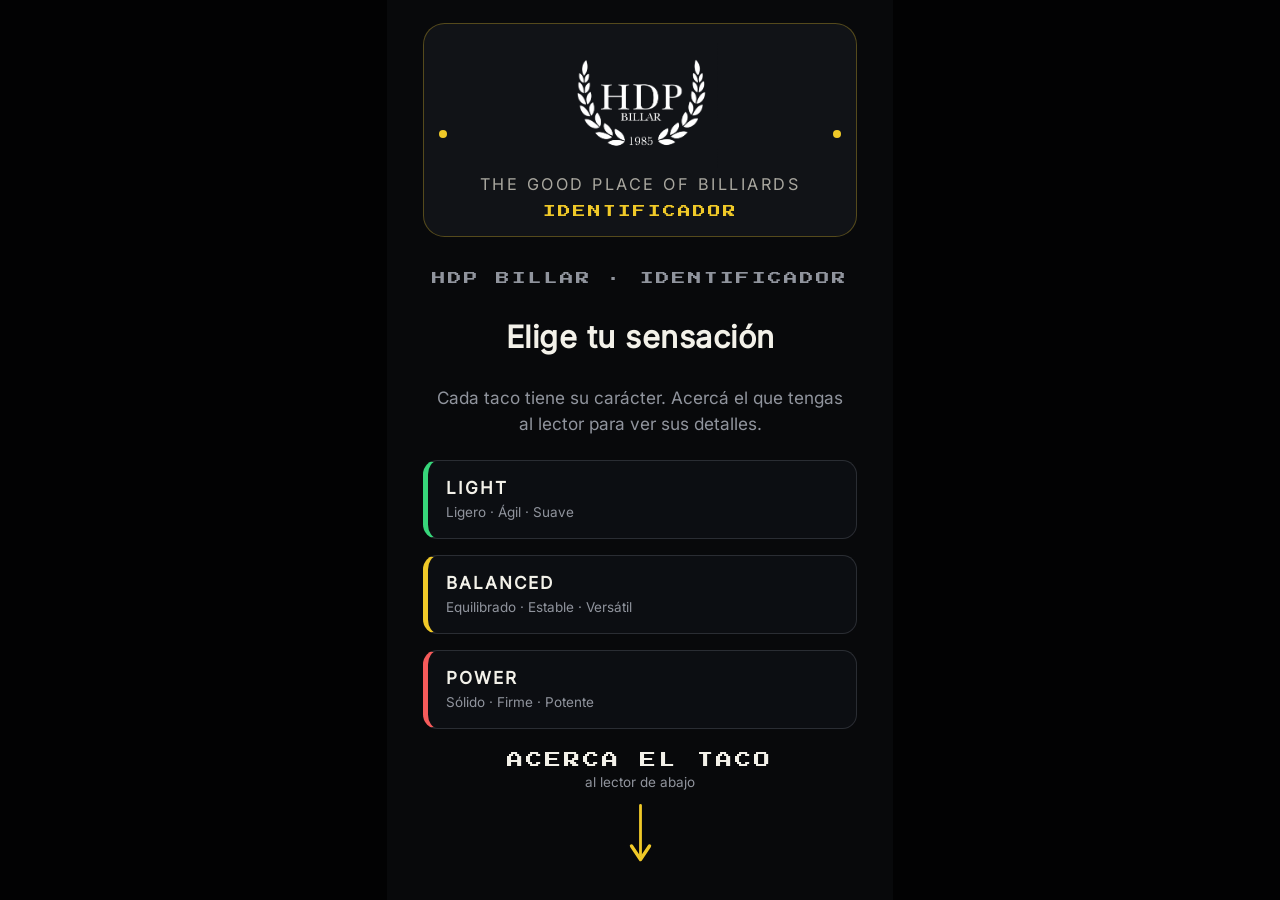
==== index.html @ fb101519 "fix: remover translate3d, forzar refresco de cache y corte seco sin transiciones" ====
<!doctype html>
<html lang="es">
<head>
    <meta charset="utf-8">
    <meta name="viewport" content="width=device-width, initial-scale=1, viewport-fit=cover">
    <meta name="theme-color" content="#0a0a0c">
    <meta name="color-scheme" content="dark">
    <title>HDP Billar · Identifica tu taco</title>
    <link rel="shortcut icon" href="/img/logo.webp" type="image/x-icon">
    <link rel="stylesheet" href="css/styles.css?v=3">
</head>
<body>
    <div id="root"></div>

    <noscript>Se necesita JavaScript para el lector NFC.</noscript>

    <script src="vendor/react.production.min.js"></script>
    <script src="vendor/react-dom.production.min.js"></script>
    <script src="js/config.js"></script>
    <script src="js/db.js"></script>
    <script src="js/app.js"></script>
</body>
</html>
---- css/styles.css ----
@font-face {
  font-family: 'Inter';
  src: url('../fonts/inter.woff2') format('woff2');
  font-weight: normal;
  font-style: normal;
  font-display: swap;
}

@font-face {
  font-family: 'Press Start 2P';
  src: url('../fonts/press-start-2p.woff2') format('woff2');
  font-weight: 400;
  font-style: normal;
  font-display: swap;
}

:root {
  --hdp: #f0c928;
  --hdp-soft: #fff1a8;
  --panel2: #0c0e12;
  --line: #2a2d33;
  --text: #f3f1e9;
  --muted: #90949d;
  --red: #f65b5b;
  --green: #37d67a;
  --f-body: 'Inter', system-ui, -apple-system, 'Segoe UI', sans-serif;
  --f-pixel: 'Press Start 2P', ui-monospace, 'Courier New', monospace;
}

/* ANIQUILAR CUALQUIER TRANSICIÓN EN TODO EL DOM */
*, *::before, *::after, html, body, #root {
  margin: 0;
  padding: 0;
  box-sizing: border-box;
  cursor: none !important;
  transition: none !important;
}

#btnSubmitTaco, #c_ideal, #btnSaveCat {
  width: 100%;
}

html, body, #root {
  height: 100%;
  width: 100%;
}

body {
  background-color: #060709;
  color: var(--text);
  font-family: var(--f-body);
  -webkit-font-smoothing: antialiased;
  -webkit-user-select: none;
  user-select: none;
  overflow: hidden;
}

.stage {
  position: fixed;
  inset: 0;
  overflow: hidden;
  display: flex;
  justify-content: center;
  align-items: center;
  background-color: #020203;
}

.frame {
  height: 100vh;
  height: 100dvh;
  width: min(100vw, calc(100dvh * (9 / 16)));
  position: relative;
  overflow: hidden;
  background-color: #08090b;
}

/* CORTE SECO INSTANTÁNEO EN 0 MS */
.screen {
  position: absolute;
  inset: 0;
  width: 100%;
  height: 100%;
  display: none;
  flex-direction: column;
  align-items: center;
  justify-content: space-between;
  padding: 2.6vh 2.5vh;
}

.screen.active {
  display: flex;
}

.screen:not(.active) .arrow {
  animation: none !important;
}

.placa {
  position: relative;
  width: 94%;
  background: #111317;
  border: 1px solid rgba(240, 201, 40, .3);
  border-radius: 2.4vh;
  padding: 2vh 1.8vh;
  text-align: center;
  flex: none;
}

.placa::before, .placa::after {
  content: "";
  position: absolute;
  top: 50%;
  width: 0.9vh;
  height: 0.9vh;
  border-radius: 50%;
  background: var(--hdp);
}

.placa::before { left: 1.6vh; }
.placa::after { right: 1.6vh; }

.placa .tagline {
  font-size: 1.8vh;
  letter-spacing: 2.5px;
  color: #a9a79f;
  text-transform: uppercase;
  margin-top: 0.6vh;
}

.placa .plabel {
  font-family: var(--f-pixel);
  font-size: 1.4vh;
  letter-spacing: 2px;
  color: var(--hdp);
  margin-top: 1.2vh;
  text-transform: uppercase;
}

.logo {
  display: block;
  height: 14vh;
  max-width: 85%;
  object-fit: contain;
  margin: 0 auto;
}

.kicker {
  font-family: var(--f-pixel);
  font-size: 1.5vh;
  letter-spacing: 2px;
  color: var(--muted);
  text-transform: uppercase;
  margin-top: 1.2vh;
  flex: none;
}

.screen-title {
  font-size: 3.4vh;
  font-weight: 700;
  margin-top: 1vh;
  letter-spacing: 0.5px;
}

.screen-sub {
  font-size: 1.9vh;
  color: var(--muted);
  line-height: 1.5;
  max-width: 90%;
  text-align: center;
  margin-top: 0.8vh;
}

.sens-list {
  display: flex;
  flex-direction: column;
  gap: 1.8vh;
  width: 94%;
}

.sens {
  background: var(--panel2);
  border: 1px solid var(--line);
  border-left: 5px solid;
  border-radius: 1.6vh;
  padding: 1.8vh 2vh;
  text-align: left;
}

.sens b {
  display: flex;
  align-items: center;
  gap: 1.2vh;
  font-size: 1.9vh;
  letter-spacing: 2px;
}

.sens small {
  display: block;
  font-size: 1.5vh;
  color: var(--muted);
  margin-top: 0.5vh;
  line-height: 1.4;
}

.odot {
  width: 1.1vh;
  height: 1.1vh;
  border-radius: 50%;
  flex: none;
}

.scanner {
  display: flex;
  flex-direction: column;
  align-items: center;
  gap: 0.6vh;
  margin-bottom: 0.5vh;
}

.scan-title {
  font-family: var(--f-pixel);
  font-size: 1.8vh;
  letter-spacing: 3px;
  color: var(--text);
}

.scan-sub {
  font-size: 1.5vh;
  color: var(--muted);
}

.arrow-wrap {
  margin-top: 0.6vh;
  color: var(--hdp);
}

/* ANIMACIÓN 1: FLECHA EN 2D PURO SIN 3D PESADO */
.arrow {
  width: 5vh;
  height: auto;
  animation: bob 1.6s ease-in-out infinite;
}

@keyframes bob {
  0%, 100% { transform: translateY(0); }
  50% { transform: translateY(8px); }
}

.type-pill {
  display: inline-block;
  margin-top: 0.8vh;
  padding: 0.7vh 2.2vh;
  border: 2px solid;
  border-radius: 999px;
  font-family: var(--f-pixel);
  font-size: 1.4vh;
  letter-spacing: 2px;
  flex: none;
}

.type-tag {
  font-size: 1.8vh;
  color: var(--muted);
  letter-spacing: .5px;
  margin-top: 0.5vh;
  flex: none;
}

.desc {
  font-size: 1.7vh;
  color: #c8cad0;
  line-height: 1.55;
  max-width: 92%;
  margin-top: 1vh;
  text-align: center;
  word-break: break-word;
  flex: none;
}

.stats {
  width: 94%;
  margin-top: 1.2vh;
  background: var(--panel2);
  border: 1px solid var(--line);
  border-radius: 1.8vh;
  padding: 1.6vh 2.2vh;
  flex: none;
}

.srow {
  display: flex;
  gap: 1.8vh;
}

.scell {
  flex: 1;
  padding: 0.8vh 0;
  border-bottom: 1px solid #22252b;
  min-width: 0;
}

.scell.full {
  flex: none;
  width: 100%;
  border-bottom: 0;
}

.scell .lab {
  font-family: var(--f-pixel);
  font-size: 1.3vh;
  letter-spacing: 2px;
  color: var(--muted);
  text-transform: uppercase;
}

.scell .val {
  font-size: 1.6vh;
  font-weight: 600;
  margin-top: 0.5vh;
  word-break: break-word;
}

.scell .val.soft {
  font-weight: 500;
  color: #c8cad0;
  line-height: 1.4;
}

.dots {
  display: flex;
  gap: 0.8vh;
  margin-top: 0.6vh;
}

.dot {
  width: 1.2vh;
  height: 1.2vh;
  border-radius: 50%;
  background: #2a2d33;
}

.dot.on {
  background: var(--hdp);
}

.divider {
  width: 80px;
  height: 1px;
  background: #33363e;
  margin: 1.4vh auto;
  flex: none;
}

.other-title {
  font-size: 1.9vh;
  font-weight: 600;
  margin-bottom: 0.8vh;
  flex: none;
}

.sens-grid {
  display: grid;
  grid-template-columns: 1fr 1fr;
  gap: 1.2vh;
  width: 94%;
  flex: none;
}

.sens-grid .sens {
  padding: 1.4vh 1.6vh;
}

.hint {
  font-size: 1.7vh;
  color: var(--muted);
  margin-top: 0.8vh;
  flex: none;
}

.hint b { color: var(--hdp); }

.foot {
  margin-top: 1.4vh;
  font-family: var(--f-pixel);
  font-size: 1.1vh;
  letter-spacing: 3px;
  color: #6f7075;
  text-transform: uppercase;
  flex: none;
}

/* ANIMACIÓN 2: CÍRCULO GIRANDO */
.ringwrap {
  position: relative;
  width: 96px;
  height: 96px;
  display: flex;
  align-items: center;
  justify-content: center;
  margin: auto 0;
}

.ring-spinner {
  width: 96px;
  height: 96px;
  box-sizing: border-box;
  border-radius: 50%;
  border: 4px solid rgba(240, 201, 40, 0.15);
  border-top: 4px solid var(--hdp);
  border-right: 4px solid var(--hdp);
  animation: spinRing 0.8s linear infinite;
}

@keyframes spinRing {
  0% { transform: rotate(0deg); }
  100% { transform: rotate(360deg); }
}

.nfc {
  position: absolute;
  width: 44px;
  height: 44px;
  color: var(--hdp);
  pointer-events: none;
}

.reading-txt {
  font-size: 1.8vh;
  color: var(--hdp);
  letter-spacing: .08em;
  margin-bottom: 4vh;
}

.sleep {
  position: fixed;
  inset: 0;
  z-index: 50;
  background: #000;
  display: none;
  pointer-events: none;
}

.standby .sleep { display: block; }
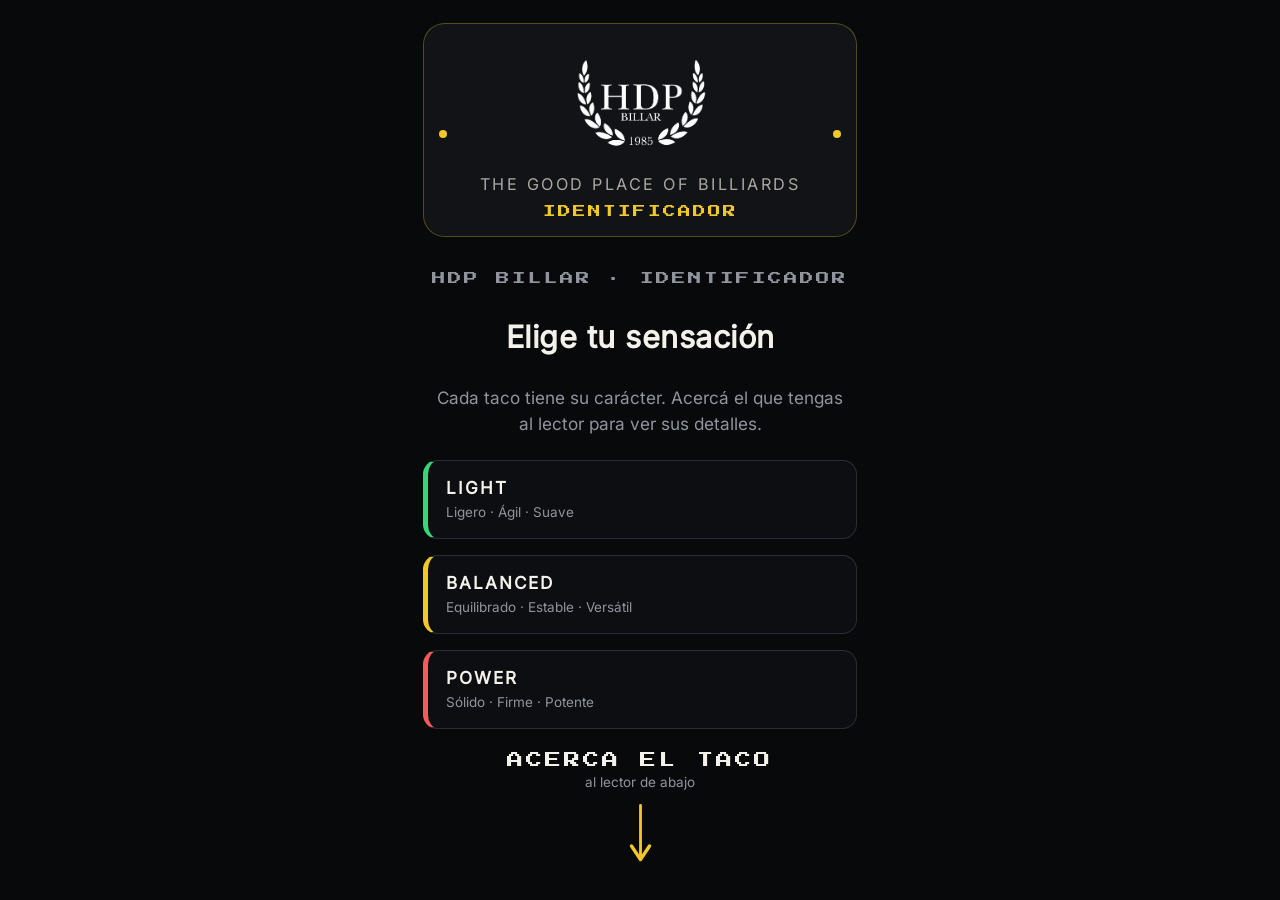
==== commit 42795115: "fix: aniquilar google translate y matar pantalla negra con capas solidas" ====
--- a/index.html
+++ b/index.html
@@ -1,15 +1,16 @@
 <!doctype html>
-<html lang="es">
+<html lang="es" class="notranslate" translate="no">
 <head>
     <meta charset="utf-8">
     <meta name="viewport" content="width=device-width, initial-scale=1, viewport-fit=cover">
     <meta name="theme-color" content="#0a0a0c">
     <meta name="color-scheme" content="dark">
+    <meta name="google" content="notranslate">
     <title>HDP Billar · Identifica tu taco</title>
     <link rel="shortcut icon" href="/img/logo.webp" type="image/x-icon">
-    <link rel="stylesheet" href="css/styles.css?v=3">
+    <link rel="stylesheet" href="css/styles.css?v=5">
 </head>
-<body>
+<body class="notranslate">
     <div id="root"></div>
 
     <noscript>Se necesita JavaScript para el lector NFC.</noscript>
@@ -18,6 +19,6 @@
     <script src="vendor/react-dom.production.min.js"></script>
     <script src="js/config.js"></script>
     <script src="js/db.js"></script>
-    <script src="js/app.js"></script>
+    <script src="js/app.js?v=5"></script>
 </body>
 </html>
--- a/css/styles.css
+++ b/css/styles.css
@@ -27,13 +27,13 @@
   --f-pixel: 'Press Start 2P', ui-monospace, 'Courier New', monospace;
 }
 
-/* ANIQUILAR CUALQUIER TRANSICIÓN EN TODO EL DOM */
 *, *::before, *::after, html, body, #root {
   margin: 0;
   padding: 0;
   box-sizing: border-box;
   cursor: none !important;
   transition: none !important;
+  -webkit-font-smoothing: antialiased;
 }
 
 #btnSubmitTaco, #c_ideal, #btnSaveCat {
@@ -43,14 +43,12 @@
 html, body, #root {
   height: 100%;
   width: 100%;
+  background-color: #08090b;
 }
 
 body {
-  background-color: #060709;
   color: var(--text);
   font-family: var(--f-body);
-  -webkit-font-smoothing: antialiased;
-  -webkit-user-select: none;
   user-select: none;
   overflow: hidden;
 }
@@ -62,7 +60,7 @@
   display: flex;
   justify-content: center;
   align-items: center;
-  background-color: #020203;
+  background-color: #08090b;
 }
 
 .frame {
@@ -74,25 +72,51 @@
   background-color: #08090b;
 }
 
-/* CORTE SECO INSTANTÁNEO EN 0 MS */
+/* TODAS LAS PANTALLAS SON CAPAS SÓLIDAS APILADAS */
 .screen {
   position: absolute;
   inset: 0;
   width: 100%;
   height: 100%;
-  display: none;
+  display: flex;
   flex-direction: column;
   align-items: center;
   justify-content: space-between;
   padding: 2.6vh 2.5vh;
-}
-
+  background-color: #08090b;
+  visibility: hidden;
+  pointer-events: none;
+}
+
+/* Home siempre existe de fondo */
+.screen.home {
+  z-index: 1;
+  visibility: visible;
+  pointer-events: auto;
+}
+
+/* Reading tapa a Home instantáneamente */
+.screen.reading {
+  z-index: 10;
+}
+
+/* Detail tapa a Reading instantáneamente */
+.screen.detail {
+  z-index: 20;
+}
+
+/* Al activarse se vuelve visible en 0 ms */
 .screen.active {
-  display: flex;
-}
-
+  visibility: visible;
+  pointer-events: auto;
+}
+
+/* Pausar animaciones ocultas para dejar el procesador libre */
 .screen:not(.active) .arrow {
-  animation: none !important;
+  animation-play-state: paused !important;
+}
+.screen:not(.active) .ring-spinner {
+  animation-play-state: paused !important;
 }
 
 .placa {
@@ -234,7 +258,7 @@
   color: var(--hdp);
 }
 
-/* ANIMACIÓN 1: FLECHA EN 2D PURO SIN 3D PESADO */
+/* FLECHA 2D LIVIANA */
 .arrow {
   width: 5vh;
   height: auto;
@@ -389,7 +413,7 @@
   flex: none;
 }
 
-/* ANIMACIÓN 2: CÍRCULO GIRANDO */
+/* CÍRCULO EN CAPA DE COMPOSICIÓN AISLADA */
 .ringwrap {
   position: relative;
   width: 96px;
@@ -409,6 +433,7 @@
   border-top: 4px solid var(--hdp);
   border-right: 4px solid var(--hdp);
   animation: spinRing 0.8s linear infinite;
+  transform: translateZ(0);
 }
 
 @keyframes spinRing {
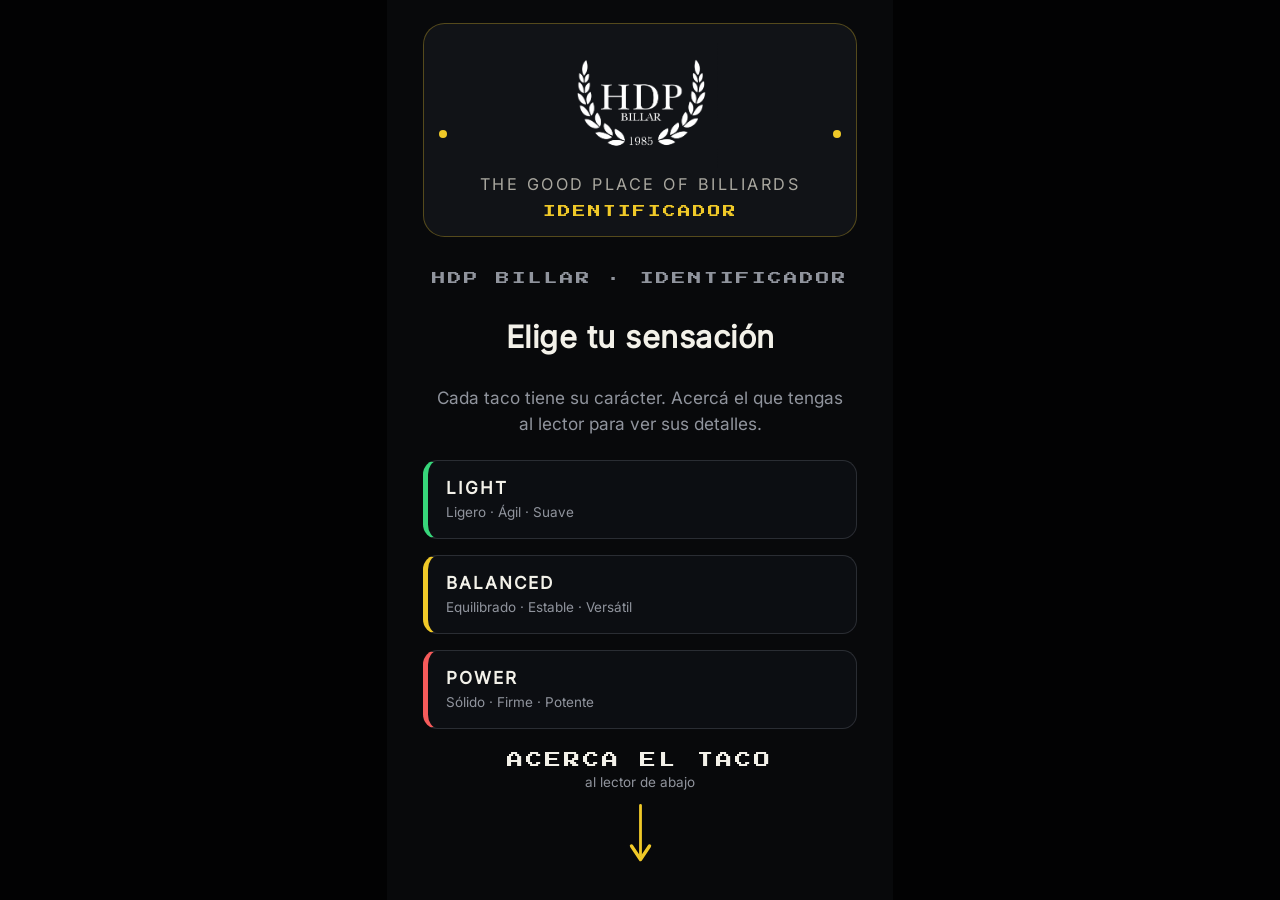
==== commit 2b1ba616: "refactor: restaurar estructura limpia original y reemplazar circulo svg por css" ====
--- a/index.html
+++ b/index.html
@@ -8,7 +8,7 @@
     <meta name="google" content="notranslate">
     <title>HDP Billar · Identifica tu taco</title>
     <link rel="shortcut icon" href="/img/logo.webp" type="image/x-icon">
-    <link rel="stylesheet" href="css/styles.css?v=5">
+    <link rel="stylesheet" href="css/styles.css?v=10">
 </head>
 <body class="notranslate">
     <div id="root"></div>
@@ -19,6 +19,6 @@
     <script src="vendor/react-dom.production.min.js"></script>
     <script src="js/config.js"></script>
     <script src="js/db.js"></script>
-    <script src="js/app.js?v=5"></script>
+    <script src="js/app.js?v=10"></script>
 </body>
 </html>
--- a/css/styles.css
+++ b/css/styles.css
@@ -32,8 +32,6 @@
   padding: 0;
   box-sizing: border-box;
   cursor: none !important;
-  transition: none !important;
-  -webkit-font-smoothing: antialiased;
 }
 
 #btnSubmitTaco, #c_ideal, #btnSaveCat {
@@ -43,12 +41,14 @@
 html, body, #root {
   height: 100%;
   width: 100%;
-  background-color: #08090b;
 }
 
 body {
+  background-color: #060709;
   color: var(--text);
   font-family: var(--f-body);
+  -webkit-font-smoothing: antialiased;
+  -webkit-user-select: none;
   user-select: none;
   overflow: hidden;
 }
@@ -60,7 +60,7 @@
   display: flex;
   justify-content: center;
   align-items: center;
-  background-color: #08090b;
+  background-color: #020203;
 }
 
 .frame {
@@ -72,7 +72,7 @@
   background-color: #08090b;
 }
 
-/* TODAS LAS PANTALLAS SON CAPAS SÓLIDAS APILADAS */
+/* LA PANTALLA ORIGINAL: SIMPLE, DIRECTA, SIN CAPAS EXTRA */
 .screen {
   position: absolute;
   inset: 0;
@@ -83,40 +83,6 @@
   align-items: center;
   justify-content: space-between;
   padding: 2.6vh 2.5vh;
-  background-color: #08090b;
-  visibility: hidden;
-  pointer-events: none;
-}
-
-/* Home siempre existe de fondo */
-.screen.home {
-  z-index: 1;
-  visibility: visible;
-  pointer-events: auto;
-}
-
-/* Reading tapa a Home instantáneamente */
-.screen.reading {
-  z-index: 10;
-}
-
-/* Detail tapa a Reading instantáneamente */
-.screen.detail {
-  z-index: 20;
-}
-
-/* Al activarse se vuelve visible en 0 ms */
-.screen.active {
-  visibility: visible;
-  pointer-events: auto;
-}
-
-/* Pausar animaciones ocultas para dejar el procesador libre */
-.screen:not(.active) .arrow {
-  animation-play-state: paused !important;
-}
-.screen:not(.active) .ring-spinner {
-  animation-play-state: paused !important;
 }
 
 .placa {
@@ -258,7 +224,7 @@
   color: var(--hdp);
 }
 
-/* FLECHA 2D LIVIANA */
+/* FLECHA: 2D LIMPIO SIN 3D */
 .arrow {
   width: 5vh;
   height: auto;
@@ -413,47 +379,50 @@
   flex: none;
 }
 
-/* CÍRCULO EN CAPA DE COMPOSICIÓN AISLADA */
+/* PANTALLA DE LECTURA ORIGINAL */
+.reading { justify-content: center; }
+
 .ringwrap {
+  margin-top: 2.5vh;
   position: relative;
-  width: 96px;
-  height: 96px;
+  width: 80px;
+  height: 80px;
   display: flex;
   align-items: center;
   justify-content: center;
-  margin: auto 0;
-}
-
+}
+
+/* CÍRCULO EN CSS PURO: CERO VECTORES SVG */
 .ring-spinner {
-  width: 96px;
-  height: 96px;
+  width: 80px;
+  height: 80px;
   box-sizing: border-box;
   border-radius: 50%;
-  border: 4px solid rgba(240, 201, 40, 0.15);
-  border-top: 4px solid var(--hdp);
-  border-right: 4px solid var(--hdp);
-  animation: spinRing 0.8s linear infinite;
-  transform: translateZ(0);
+  border: 4px solid rgba(240, 201, 40, 0.18);
+  border-top-color: var(--hdp);
+  border-right-color: var(--hdp);
+  will-change: transform;
+  animation: spinRing 0.85s linear infinite;
 }
 
 @keyframes spinRing {
-  0% { transform: rotate(0deg); }
-  100% { transform: rotate(360deg); }
+  from { transform: rotate(0deg); }
+  to { transform: rotate(360deg); }
 }
 
 .nfc {
   position: absolute;
-  width: 44px;
-  height: 44px;
+  width: 38px;
+  height: 38px;
   color: var(--hdp);
   pointer-events: none;
 }
 
 .reading-txt {
+  margin-top: 1.8vh;
   font-size: 1.8vh;
   color: var(--hdp);
   letter-spacing: .08em;
-  margin-bottom: 4vh;
 }
 
 .sleep {
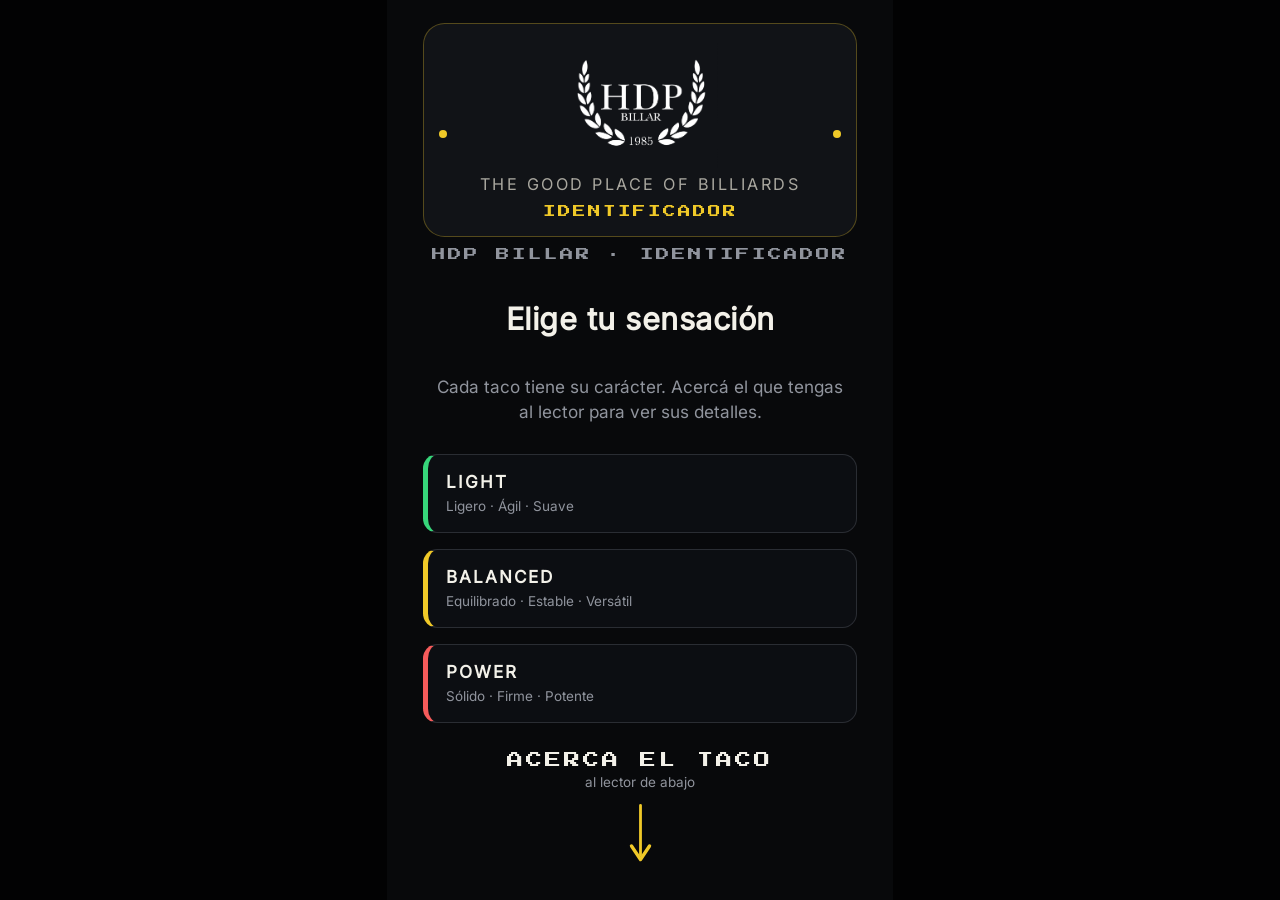
==== commit a29e02ba: "perf: placa fija permanente y precarga de taco sin bloqueo de cpu" ====
--- a/index.html
+++ b/index.html
@@ -8,7 +8,7 @@
     <meta name="google" content="notranslate">
     <title>HDP Billar · Identifica tu taco</title>
     <link rel="shortcut icon" href="/img/logo.webp" type="image/x-icon">
-    <link rel="stylesheet" href="css/styles.css?v=10">
+    <link rel="stylesheet" href="css/styles.css?v=20">
 </head>
 <body class="notranslate">
     <div id="root"></div>
@@ -19,6 +19,6 @@
     <script src="vendor/react-dom.production.min.js"></script>
     <script src="js/config.js"></script>
     <script src="js/db.js"></script>
-    <script src="js/app.js?v=10"></script>
+    <script src="js/app.js?v=20"></script>
 </body>
 </html>
--- a/css/styles.css
+++ b/css/styles.css
@@ -32,6 +32,7 @@
   padding: 0;
   box-sizing: border-box;
   cursor: none !important;
+  transition: none !important;
 }
 
 #btnSubmitTaco, #c_ideal, #btnSaveCat {
@@ -41,14 +42,12 @@
 html, body, #root {
   height: 100%;
   width: 100%;
+  background-color: #08090b;
 }
 
 body {
-  background-color: #060709;
   color: var(--text);
   font-family: var(--f-body);
-  -webkit-font-smoothing: antialiased;
-  -webkit-user-select: none;
   user-select: none;
   overflow: hidden;
 }
@@ -63,6 +62,7 @@
   background-color: #020203;
 }
 
+/* FRAME CON PLACA FIJA ARRIBA */
 .frame {
   height: 100vh;
   height: 100dvh;
@@ -70,18 +70,9 @@
   position: relative;
   overflow: hidden;
   background-color: #08090b;
-}
-
-/* LA PANTALLA ORIGINAL: SIMPLE, DIRECTA, SIN CAPAS EXTRA */
-.screen {
-  position: absolute;
-  inset: 0;
-  width: 100%;
-  height: 100%;
   display: flex;
   flex-direction: column;
   align-items: center;
-  justify-content: space-between;
   padding: 2.6vh 2.5vh;
 }
 
@@ -134,6 +125,17 @@
   margin: 0 auto;
 }
 
+/* EL CONTENEDOR DE CADA ESCENA BAJO LA PLACA */
+.screen-body {
+  width: 100%;
+  flex: 1;
+  display: flex;
+  flex-direction: column;
+  align-items: center;
+  justify-content: space-between;
+  min-height: 0;
+}
+
 .kicker {
   font-family: var(--f-pixel);
   font-size: 1.5vh;
@@ -224,7 +226,6 @@
   color: var(--hdp);
 }
 
-/* FLECHA: 2D LIMPIO SIN 3D */
 .arrow {
   width: 5vh;
   height: auto;
@@ -379,11 +380,13 @@
   flex: none;
 }
 
-/* PANTALLA DE LECTURA ORIGINAL */
-.reading { justify-content: center; }
+/* ESCENA DE LECTURA */
+.screen-body.reading {
+  justify-content: center;
+  gap: 3vh;
+}
 
 .ringwrap {
-  margin-top: 2.5vh;
   position: relative;
   width: 80px;
   height: 80px;
@@ -392,7 +395,6 @@
   justify-content: center;
 }
 
-/* CÍRCULO EN CSS PURO: CERO VECTORES SVG */
 .ring-spinner {
   width: 80px;
   height: 80px;
@@ -401,7 +403,6 @@
   border: 4px solid rgba(240, 201, 40, 0.18);
   border-top-color: var(--hdp);
   border-right-color: var(--hdp);
-  will-change: transform;
   animation: spinRing 0.85s linear infinite;
 }
 
@@ -419,7 +420,6 @@
 }
 
 .reading-txt {
-  margin-top: 1.8vh;
   font-size: 1.8vh;
   color: var(--hdp);
   letter-spacing: .08em;
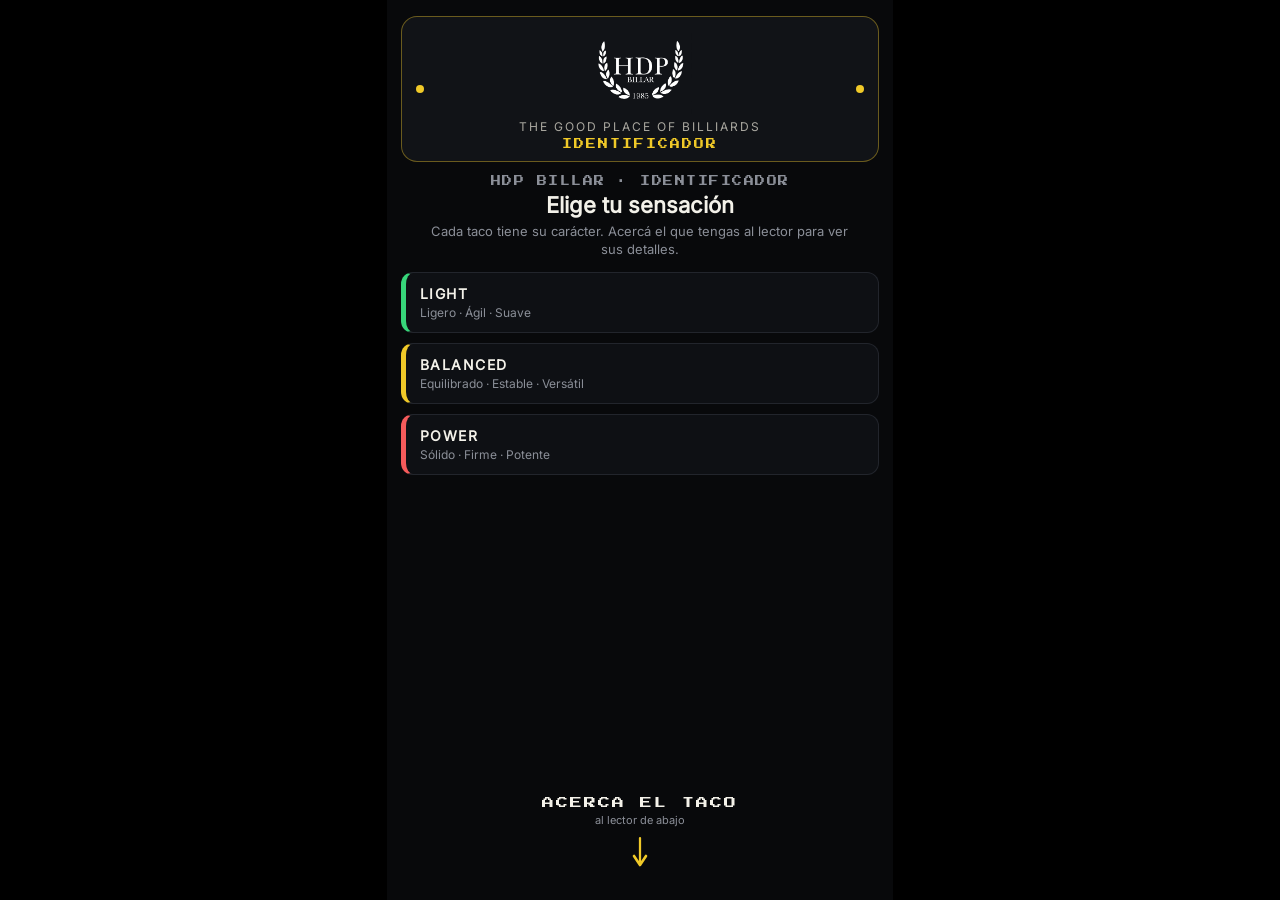
==== commit 11ccb9f5: "Perf: migrar quiosco a Vanilla JS y fijar layout superior" ====
--- a/index.html
+++ b/index.html
@@ -3,22 +3,121 @@
 <head>
     <meta charset="utf-8">
     <meta name="viewport" content="width=device-width, initial-scale=1, viewport-fit=cover">
-    <meta name="theme-color" content="#0a0a0c">
+    <meta name="theme-color" content="#08090b">
     <meta name="color-scheme" content="dark">
     <meta name="google" content="notranslate">
     <title>HDP Billar · Identifica tu taco</title>
-    <link rel="shortcut icon" href="/img/logo.webp" type="image/x-icon">
-    <link rel="stylesheet" href="css/styles.css?v=20">
+    <link rel="shortcut icon" href="img/logo.webp" type="image/x-icon">
+    <link rel="stylesheet" href="css/styles.css?v=30">
 </head>
 <body class="notranslate">
-    <div id="root"></div>
+    <div class="stage" id="stage">
+      <div class="frame">
 
-    <noscript>Se necesita JavaScript para el lector NFC.</noscript>
+        <!-- Header / Placa -->
+        <header class="placa">
+          <img src="img/logo.webp" alt="HDP Billar" class="logo" width="160" height="90">
+          <div class="tagline">THE GOOD PLACE OF BILLIARDS</div>
+          <div class="plabel">IDENTIFICADOR</div>
+        </header>
 
-    <script src="vendor/react.production.min.js"></script>
-    <script src="vendor/react-dom.production.min.js"></script>
+        <!-- Vista: Home -->
+        <main id="view-home" class="screen-body active">
+          <div class="kicker">HDP BILLAR · IDENTIFICADOR</div>
+          <h1 class="screen-title">Elige tu sensación</h1>
+          <p class="screen-sub">Cada taco tiene su carácter. Acercá el que tengas al lector para ver sus detalles.</p>
+          
+          <div class="sens-list">
+            <div class="sens" style="border-left-color: var(--green);">
+              <b>LIGHT</b>
+              <small>Ligero · Ágil · Suave</small>
+            </div>
+            <div class="sens" style="border-left-color: var(--hdp);">
+              <b>BALANCED</b>
+              <small>Equilibrado · Estable · Versátil</small>
+            </div>
+            <div class="sens" style="border-left-color: var(--red);">
+              <b>POWER</b>
+              <small>Sólido · Firme · Potente</small>
+            </div>
+          </div>
+
+          <div class="scanner">
+            <div class="scan-title">ACERCA EL TACO</div>
+            <div class="scan-sub">al lector de abajo</div>
+            <div class="arrow-wrap">
+              <svg viewBox="0 0 40 50" class="arrow" aria-hidden="true">
+                <line x1="20" y1="4" x2="20" y2="36" stroke="currentColor" stroke-width="3" stroke-linecap="round"/>
+                <polyline points="12,28 20,40 28,28" fill="none" stroke="currentColor" stroke-width="3.5" stroke-linecap="round" stroke-linejoin="round"/>
+              </svg>
+            </div>
+          </div>
+        </main>
+
+        <!-- Vista: Lectura -->
+        <main id="view-reading" class="screen-body">
+          <div class="reading-box">
+            <div class="ringwrap">
+              <div class="ring-spinner"></div>
+              <svg class="nfc" viewBox="0 0 24 24" fill="none" stroke="currentColor" stroke-width="2" stroke-linecap="round">
+                <circle cx="6.2" cy="12" r="1.2" fill="currentColor" stroke="none"></circle>
+                <path d="M10 8.8a5.2 5.2 0 0 1 0 6.4"></path>
+                <path d="M13.6 6.2a9.4 9.4 0 0 1 0 11.6"></path>
+              </svg>
+            </div>
+            <p class="reading-txt">Leyendo taco…</p>
+          </div>
+        </main>
+
+        <!-- Vista: Detalle -->
+        <main id="view-detail" class="screen-body">
+          <div id="cue-kicker" class="kicker">TACO --</div>
+          <div id="cue-pill" class="type-pill">SENSACIÓN</div>
+          <div id="cue-tag" class="type-tag">--</div>
+          <p id="cue-desc" class="desc">--</p>
+
+          <div class="stats">
+            <div class="srow">
+              <div class="scell">
+                <div class="lab">PESO</div>
+                <div id="cue-peso-dots" class="dots"></div>
+              </div>
+              <div class="scell">
+                <div class="lab">AGILIDAD</div>
+                <div id="cue-agilidad-dots" class="dots"></div>
+              </div>
+            </div>
+            <div class="srow">
+              <div class="scell">
+                <div class="lab">GOLPE</div>
+                <div id="cue-golpe" class="val">--</div>
+              </div>
+              <div class="scell">
+                <div class="lab">SENSACIÓN</div>
+                <div id="cue-sens-txt" class="val">--</div>
+              </div>
+            </div>
+            <div class="scell full">
+              <div class="lab">IDEAL PARA</div>
+              <div id="cue-ideal" class="val soft">--</div>
+            </div>
+          </div>
+
+          <div class="divider"></div>
+          <div class="other-title">¿Buscas otra sensación?</div>
+          <div id="cue-suggestions" class="sens-grid"></div>
+
+          <div class="divider"></div>
+          <p class="hint">¿No sabés cuál elegir? Empezá por <b>BALANCED</b>.</p>
+          <div class="foot">HDP BILLAR · EST. 1985</div>
+        </main>
+
+      </div>
+      <div id="sleep-screen" class="sleep"></div>
+    </div>
+
     <script src="js/config.js"></script>
     <script src="js/db.js"></script>
-    <script src="js/app.js?v=20"></script>
+    <script src="js/app.js?v=30"></script>
 </body>
 </html>
--- a/css/styles.css
+++ b/css/styles.css
@@ -16,318 +16,348 @@
 
 :root {
   --hdp: #f0c928;
-  --hdp-soft: #fff1a8;
-  --panel2: #0c0e12;
-  --line: #2a2d33;
+  --panel2: #0e1014;
+  --line: #22252c;
   --text: #f3f1e9;
-  --muted: #90949d;
+  --muted: #8b8f98;
   --red: #f65b5b;
   --green: #37d67a;
-  --f-body: 'Inter', system-ui, -apple-system, 'Segoe UI', sans-serif;
-  --f-pixel: 'Press Start 2P', ui-monospace, 'Courier New', monospace;
-}
-
-*, *::before, *::after, html, body, #root {
+  --f-body: 'Inter', system-ui, sans-serif;
+  --f-pixel: 'Press Start 2P', monospace;
+}
+
+*, *::before, *::after {
   margin: 0;
   padding: 0;
   box-sizing: border-box;
   cursor: none !important;
-  transition: none !important;
-}
-
-#btnSubmitTaco, #c_ideal, #btnSaveCat {
-  width: 100%;
-}
-
-html, body, #root {
+  user-select: none;
+}
+
+html, body {
   height: 100%;
   width: 100%;
-  background-color: #08090b;
-}
-
-body {
+  background-color: #000;
   color: var(--text);
   font-family: var(--f-body);
-  user-select: none;
   overflow: hidden;
 }
 
+/* Contenedor principal */
 .stage {
-  position: fixed;
-  inset: 0;
-  overflow: hidden;
+  width: 100vw;
+  height: 100vh;
   display: flex;
   justify-content: center;
-  align-items: center;
-  background-color: #020203;
-}
-
-/* FRAME CON PLACA FIJA ARRIBA */
+  align-items: flex-start;
+  background-color: #000;
+  transform: translateZ(0);
+}
+
 .frame {
   height: 100vh;
-  height: 100dvh;
-  width: min(100vw, calc(100dvh * (9 / 16)));
-  position: relative;
+  width: min(100vw, calc(100vh * 9 / 16));
+  background-color: #08090b;
+  display: flex;
+  flex-direction: column;
+  align-items: center;
+  padding: 16px 14px;
   overflow: hidden;
-  background-color: #08090b;
-  display: flex;
-  flex-direction: column;
-  align-items: center;
-  padding: 2.6vh 2.5vh;
-}
-
+}
+
+/* Placa superior */
 .placa {
-  position: relative;
-  width: 94%;
+  width: 100%;
   background: #111317;
-  border: 1px solid rgba(240, 201, 40, .3);
-  border-radius: 2.4vh;
-  padding: 2vh 1.8vh;
+  border: 1px solid rgba(240, 201, 40, 0.4);
+  border-radius: 16px;
+  padding: 12px 10px;
   text-align: center;
   flex: none;
+  margin-bottom: 10px;
+  position: relative;
 }
 
 .placa::before, .placa::after {
   content: "";
   position: absolute;
   top: 50%;
-  width: 0.9vh;
-  height: 0.9vh;
+  width: 8px;
+  height: 8px;
   border-radius: 50%;
   background: var(--hdp);
-}
-
-.placa::before { left: 1.6vh; }
-.placa::after { right: 1.6vh; }
+  transform: translateY(-50%);
+}
+.placa::before { left: 14px; }
+.placa::after { right: 14px; }
+
+.logo {
+  display: block;
+  height: 85px;
+  max-width: 80%;
+  object-fit: contain;
+  margin: 0 auto;
+}
 
 .placa .tagline {
-  font-size: 1.8vh;
-  letter-spacing: 2.5px;
+  font-size: 12px;
+  letter-spacing: 2px;
   color: #a9a79f;
-  text-transform: uppercase;
-  margin-top: 0.6vh;
+  margin-top: 5px;
 }
 
 .placa .plabel {
   font-family: var(--f-pixel);
-  font-size: 1.4vh;
+  font-size: 10px;
   letter-spacing: 2px;
   color: var(--hdp);
-  margin-top: 1.2vh;
+  margin-top: 5px;
+}
+
+/* Vistas base */
+.screen-body {
+  width: 100%;
+  flex: 1;
+  display: none;
+  flex-direction: column;
+  align-items: center;
+  justify-content: flex-start;
+  overflow: hidden;
+}
+
+.screen-body.active {
+  display: flex;
+}
+
+/* Home */
+.kicker {
+  font-family: var(--f-pixel);
+  font-size: 10px;
+  letter-spacing: 1.5px;
+  color: var(--muted);
   text-transform: uppercase;
-}
-
-.logo {
-  display: block;
-  height: 14vh;
-  max-width: 85%;
-  object-fit: contain;
-  margin: 0 auto;
-}
-
-/* EL CONTENEDOR DE CADA ESCENA BAJO LA PLACA */
-.screen-body {
-  width: 100%;
-  flex: 1;
+  margin-top: 4px;
+}
+
+.screen-title {
+  font-size: 22px;
+  font-weight: 700;
+  margin-top: 6px;
+}
+
+.screen-sub {
+  font-size: 13px;
+  color: var(--muted);
+  line-height: 1.4;
+  text-align: center;
+  max-width: 90%;
+  margin-top: 4px;
+}
+
+.sens-list {
   display: flex;
   flex-direction: column;
-  align-items: center;
-  justify-content: space-between;
-  min-height: 0;
-}
-
-.kicker {
-  font-family: var(--f-pixel);
-  font-size: 1.5vh;
-  letter-spacing: 2px;
-  color: var(--muted);
-  text-transform: uppercase;
-  margin-top: 1.2vh;
-  flex: none;
-}
-
-.screen-title {
-  font-size: 3.4vh;
-  font-weight: 700;
-  margin-top: 1vh;
-  letter-spacing: 0.5px;
-}
-
-.screen-sub {
-  font-size: 1.9vh;
-  color: var(--muted);
-  line-height: 1.5;
-  max-width: 90%;
-  text-align: center;
-  margin-top: 0.8vh;
-}
-
-.sens-list {
-  display: flex;
-  flex-direction: column;
-  gap: 1.8vh;
-  width: 94%;
+  gap: 10px;
+  width: 100%;
+  margin-top: 14px;
 }
 
 .sens {
   background: var(--panel2);
   border: 1px solid var(--line);
   border-left: 5px solid;
-  border-radius: 1.6vh;
-  padding: 1.8vh 2vh;
+  border-radius: 12px;
+  padding: 12px 14px;
   text-align: left;
 }
 
 .sens b {
   display: flex;
   align-items: center;
-  gap: 1.2vh;
-  font-size: 1.9vh;
-  letter-spacing: 2px;
+  gap: 8px;
+  font-size: 14px;
+  letter-spacing: 1.5px;
 }
 
 .sens small {
   display: block;
-  font-size: 1.5vh;
-  color: var(--muted);
-  margin-top: 0.5vh;
-  line-height: 1.4;
+  font-size: 12px;
+  color: var(--muted);
+  margin-top: 3px;
 }
 
 .odot {
-  width: 1.1vh;
-  height: 1.1vh;
+  width: 9px;
+  height: 9px;
   border-radius: 50%;
-  flex: none;
+  display: inline-block;
 }
 
 .scanner {
   display: flex;
   flex-direction: column;
   align-items: center;
-  gap: 0.6vh;
-  margin-bottom: 0.5vh;
+  gap: 4px;
+  margin-top: auto;
+  margin-bottom: 8px;
 }
 
 .scan-title {
   font-family: var(--f-pixel);
-  font-size: 1.8vh;
-  letter-spacing: 3px;
-  color: var(--text);
+  font-size: 12px;
+  letter-spacing: 2px;
 }
 
 .scan-sub {
-  font-size: 1.5vh;
+  font-size: 11px;
   color: var(--muted);
 }
 
 .arrow-wrap {
-  margin-top: 0.6vh;
+  margin-top: 4px;
   color: var(--hdp);
 }
 
 .arrow {
-  width: 5vh;
+  width: 30px;
   height: auto;
+  will-change: transform;
   animation: bob 1.6s ease-in-out infinite;
 }
 
 @keyframes bob {
-  0%, 100% { transform: translateY(0); }
-  50% { transform: translateY(8px); }
-}
-
+  0%, 100% { transform: translate3d(0, 0, 0); }
+  50% { transform: translate3d(0, 8px, 0); }
+}
+
+/* Lectura */
+.reading-box {
+  margin-top: 60px;
+  display: flex;
+  flex-direction: column;
+  align-items: center;
+  gap: 18px;
+}
+
+.ringwrap {
+  position: relative;
+  width: 76px;
+  height: 76px;
+  display: flex;
+  align-items: center;
+  justify-content: center;
+}
+
+.ring-spinner {
+  width: 76px;
+  height: 76px;
+  border-radius: 50%;
+  border: 4px solid #202228;
+  border-top-color: var(--hdp);
+  animation: spin 0.8s linear infinite;
+  transform: translateZ(0);
+}
+
+@keyframes spin {
+  to { transform: rotate(360deg); }
+}
+
+.nfc {
+  position: absolute;
+  width: 34px;
+  height: 34px;
+  color: var(--hdp);
+}
+
+.reading-txt {
+  font-size: 14px;
+  color: var(--hdp);
+  letter-spacing: 1px;
+  font-weight: 600;
+}
+
+/* Detalle */
 .type-pill {
-  display: inline-block;
-  margin-top: 0.8vh;
-  padding: 0.7vh 2.2vh;
+  margin-top: 6px;
+  padding: 5px 16px;
   border: 2px solid;
   border-radius: 999px;
   font-family: var(--f-pixel);
-  font-size: 1.4vh;
-  letter-spacing: 2px;
-  flex: none;
+  font-size: 12px;
+  letter-spacing: 1px;
 }
 
 .type-tag {
-  font-size: 1.8vh;
-  color: var(--muted);
-  letter-spacing: .5px;
-  margin-top: 0.5vh;
-  flex: none;
+  font-size: 12px;
+  color: var(--muted);
+  margin-top: 4px;
 }
 
 .desc {
-  font-size: 1.7vh;
-  color: #c8cad0;
-  line-height: 1.55;
-  max-width: 92%;
-  margin-top: 1vh;
+  font-size: 13px;
+  color: #cfd2d8;
+  line-height: 1.4;
   text-align: center;
-  word-break: break-word;
-  flex: none;
+  margin-top: 8px;
+  padding: 0 4px;
 }
 
 .stats {
-  width: 94%;
-  margin-top: 1.2vh;
+  width: 100%;
+  margin-top: 10px;
   background: var(--panel2);
   border: 1px solid var(--line);
-  border-radius: 1.8vh;
-  padding: 1.6vh 2.2vh;
-  flex: none;
+  border-radius: 14px;
+  padding: 10px 14px;
 }
 
 .srow {
   display: flex;
-  gap: 1.8vh;
+  gap: 14px;
 }
 
 .scell {
   flex: 1;
-  padding: 0.8vh 0;
-  border-bottom: 1px solid #22252b;
-  min-width: 0;
+  padding: 5px 0;
+  border-bottom: 1px solid var(--line);
 }
 
 .scell.full {
   flex: none;
   width: 100%;
-  border-bottom: 0;
+  border-bottom: none;
 }
 
 .scell .lab {
   font-family: var(--f-pixel);
-  font-size: 1.3vh;
-  letter-spacing: 2px;
-  color: var(--muted);
-  text-transform: uppercase;
+  font-size: 9px;
+  letter-spacing: 1px;
+  color: var(--muted);
 }
 
 .scell .val {
-  font-size: 1.6vh;
+  font-size: 13px;
   font-weight: 600;
-  margin-top: 0.5vh;
-  word-break: break-word;
+  margin-top: 3px;
 }
 
 .scell .val.soft {
-  font-weight: 500;
-  color: #c8cad0;
-  line-height: 1.4;
+  font-size: 12px;
+  color: #cfd2d8;
+  font-weight: 400;
 }
 
 .dots {
   display: flex;
-  gap: 0.8vh;
-  margin-top: 0.6vh;
+  gap: 6px;
+  margin-top: 5px;
 }
 
 .dot {
-  width: 1.2vh;
-  height: 1.2vh;
+  width: 9px;
+  height: 9px;
   border-radius: 50%;
-  background: #2a2d33;
+  background: #252830;
 }
 
 .dot.on {
@@ -335,103 +365,51 @@
 }
 
 .divider {
-  width: 80px;
+  width: 60px;
   height: 1px;
-  background: #33363e;
-  margin: 1.4vh auto;
-  flex: none;
+  background: var(--line);
+  margin: 10px auto;
 }
 
 .other-title {
-  font-size: 1.9vh;
+  font-size: 13px;
   font-weight: 600;
-  margin-bottom: 0.8vh;
-  flex: none;
+  margin-bottom: 6px;
 }
 
 .sens-grid {
   display: grid;
   grid-template-columns: 1fr 1fr;
-  gap: 1.2vh;
-  width: 94%;
-  flex: none;
+  gap: 8px;
+  width: 100%;
 }
 
 .sens-grid .sens {
-  padding: 1.4vh 1.6vh;
+  padding: 8px 10px;
 }
 
 .hint {
-  font-size: 1.7vh;
-  color: var(--muted);
-  margin-top: 0.8vh;
-  flex: none;
-}
-
+  font-size: 12px;
+  color: var(--muted);
+  margin-top: 4px;
+}
 .hint b { color: var(--hdp); }
 
 .foot {
-  margin-top: 1.4vh;
-  font-family: var(--f-pixel);
-  font-size: 1.1vh;
-  letter-spacing: 3px;
-  color: #6f7075;
-  text-transform: uppercase;
-  flex: none;
-}
-
-/* ESCENA DE LECTURA */
-.screen-body.reading {
-  justify-content: center;
-  gap: 3vh;
-}
-
-.ringwrap {
-  position: relative;
-  width: 80px;
-  height: 80px;
-  display: flex;
-  align-items: center;
-  justify-content: center;
-}
-
-.ring-spinner {
-  width: 80px;
-  height: 80px;
-  box-sizing: border-box;
-  border-radius: 50%;
-  border: 4px solid rgba(240, 201, 40, 0.18);
-  border-top-color: var(--hdp);
-  border-right-color: var(--hdp);
-  animation: spinRing 0.85s linear infinite;
-}
-
-@keyframes spinRing {
-  from { transform: rotate(0deg); }
-  to { transform: rotate(360deg); }
-}
-
-.nfc {
-  position: absolute;
-  width: 38px;
-  height: 38px;
-  color: var(--hdp);
-  pointer-events: none;
-}
-
-.reading-txt {
-  font-size: 1.8vh;
-  color: var(--hdp);
-  letter-spacing: .08em;
-}
-
+  margin-top: auto;
+  font-family: var(--f-pixel);
+  font-size: 9px;
+  letter-spacing: 2px;
+  color: #555760;
+  margin-bottom: 2px;
+}
+
+/* Standby */
 .sleep {
   position: fixed;
   inset: 0;
-  z-index: 50;
   background: #000;
   display: none;
-  pointer-events: none;
-}
-
-.standby .sleep { display: block; }
+  z-index: 100;
+}
+.sleep.active { display: block; }
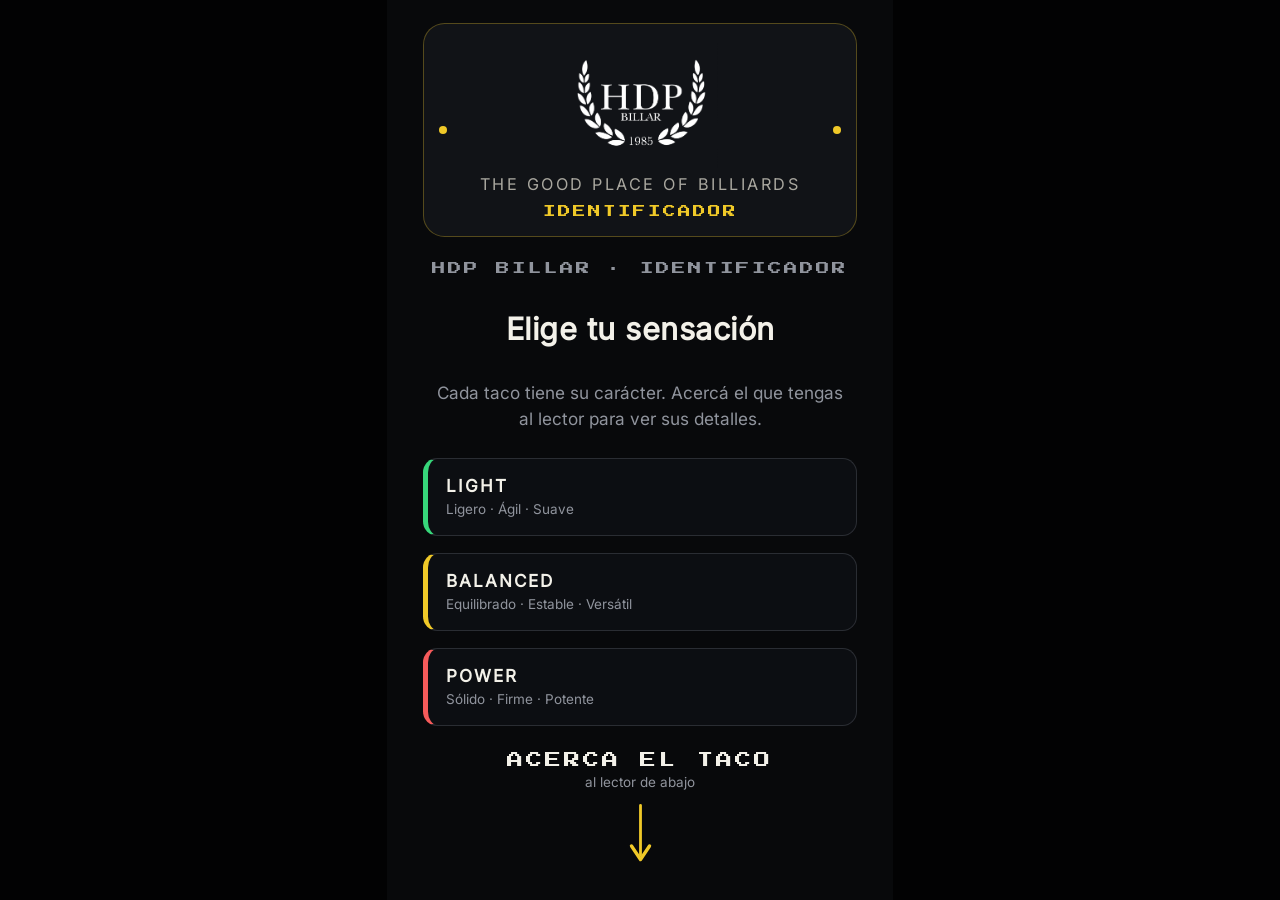
==== commit 9cbd024a: "Fix: restaurar proporciones vh y animacion de spinner" ====
--- a/index.html
+++ b/index.html
@@ -8,7 +8,7 @@
     <meta name="google" content="notranslate">
     <title>HDP Billar · Identifica tu taco</title>
     <link rel="shortcut icon" href="img/logo.webp" type="image/x-icon">
-    <link rel="stylesheet" href="css/styles.css?v=30">
+    <link rel="stylesheet" href="css/styles.css?v=31">
 </head>
 <body class="notranslate">
     <div class="stage" id="stage">
@@ -16,7 +16,7 @@
 
         <!-- Header / Placa -->
         <header class="placa">
-          <img src="img/logo.webp" alt="HDP Billar" class="logo" width="160" height="90">
+          <img src="img/logo.webp" alt="HDP Billar" class="logo">
           <div class="tagline">THE GOOD PLACE OF BILLIARDS</div>
           <div class="plabel">IDENTIFICADOR</div>
         </header>
@@ -46,9 +46,9 @@
             <div class="scan-title">ACERCA EL TACO</div>
             <div class="scan-sub">al lector de abajo</div>
             <div class="arrow-wrap">
-              <svg viewBox="0 0 40 50" class="arrow" aria-hidden="true">
-                <line x1="20" y1="4" x2="20" y2="36" stroke="currentColor" stroke-width="3" stroke-linecap="round"/>
-                <polyline points="12,28 20,40 28,28" fill="none" stroke="currentColor" stroke-width="3.5" stroke-linecap="round" stroke-linejoin="round"/>
+              <svg viewBox="0 0 40 60" class="arrow" aria-hidden="true">
+                <line x1="20" y1="4" x2="20" y2="48" stroke="currentColor" stroke-width="2.5" stroke-linecap="round"/>
+                <polyline points="12,40 20,52 28,40" fill="none" stroke="currentColor" stroke-width="3" stroke-linecap="round" stroke-linejoin="round"/>
               </svg>
             </div>
           </div>
@@ -56,17 +56,15 @@
 
         <!-- Vista: Lectura -->
         <main id="view-reading" class="screen-body">
-          <div class="reading-box">
-            <div class="ringwrap">
-              <div class="ring-spinner"></div>
-              <svg class="nfc" viewBox="0 0 24 24" fill="none" stroke="currentColor" stroke-width="2" stroke-linecap="round">
-                <circle cx="6.2" cy="12" r="1.2" fill="currentColor" stroke="none"></circle>
-                <path d="M10 8.8a5.2 5.2 0 0 1 0 6.4"></path>
-                <path d="M13.6 6.2a9.4 9.4 0 0 1 0 11.6"></path>
-              </svg>
-            </div>
-            <p class="reading-txt">Leyendo taco…</p>
+          <div class="ringwrap">
+            <div class="ring-spinner"></div>
+            <svg class="nfc" viewBox="0 0 24 24" fill="none" stroke="currentColor" stroke-width="1.5" stroke-linecap="round">
+              <circle cx="6.2" cy="12" r="1.2" fill="currentColor" stroke="none"></circle>
+              <path d="M10 8.8a5.2 5.2 0 0 1 0 6.4"></path>
+              <path d="M13.6 6.2a9.4 9.4 0 0 1 0 11.6"></path>
+            </svg>
           </div>
+          <p class="reading-txt">Leyendo taco…</p>
         </main>
 
         <!-- Vista: Detalle -->
@@ -118,6 +116,6 @@
 
     <script src="js/config.js"></script>
     <script src="js/db.js"></script>
-    <script src="js/app.js?v=30"></script>
+    <script src="js/app.js?v=31"></script>
 </body>
 </html>
--- a/css/styles.css
+++ b/css/styles.css
@@ -16,10 +16,10 @@
 
 :root {
   --hdp: #f0c928;
-  --panel2: #0e1014;
-  --line: #22252c;
+  --panel2: #0c0e12;
+  --line: #2a2d33;
   --text: #f3f1e9;
-  --muted: #8b8f98;
+  --muted: #90949d;
   --red: #f65b5b;
   --green: #37d67a;
   --f-body: 'Inter', system-ui, sans-serif;
@@ -37,92 +37,95 @@
 html, body {
   height: 100%;
   width: 100%;
-  background-color: #000;
+  background-color: #020203;
   color: var(--text);
   font-family: var(--f-body);
   overflow: hidden;
 }
 
-/* Contenedor principal */
+/* Escenario principal */
 .stage {
-  width: 100vw;
-  height: 100vh;
+  position: fixed;
+  inset: 0;
+  overflow: hidden;
   display: flex;
   justify-content: center;
   align-items: flex-start;
-  background-color: #000;
-  transform: translateZ(0);
+  background-color: #020203;
 }
 
 .frame {
   height: 100vh;
-  width: min(100vw, calc(100vh * 9 / 16));
+  width: min(100vw, calc(100vh * (9 / 16)));
+  position: relative;
+  overflow: hidden;
   background-color: #08090b;
   display: flex;
   flex-direction: column;
   align-items: center;
-  padding: 16px 14px;
-  overflow: hidden;
-}
-
-/* Placa superior */
+  padding: 2.6vh 2.5vh;
+}
+
+/* Header / Placa */
 .placa {
-  width: 100%;
+  position: relative;
+  width: 94%;
   background: #111317;
-  border: 1px solid rgba(240, 201, 40, 0.4);
-  border-radius: 16px;
-  padding: 12px 10px;
+  border: 1px solid rgba(240, 201, 40, .3);
+  border-radius: 2.4vh;
+  padding: 2vh 1.8vh;
   text-align: center;
   flex: none;
-  margin-bottom: 10px;
-  position: relative;
+  margin-bottom: 1.5vh;
 }
 
 .placa::before, .placa::after {
   content: "";
   position: absolute;
   top: 50%;
-  width: 8px;
-  height: 8px;
+  width: 0.9vh;
+  height: 0.9vh;
   border-radius: 50%;
   background: var(--hdp);
   transform: translateY(-50%);
 }
-.placa::before { left: 14px; }
-.placa::after { right: 14px; }
+.placa::before { left: 1.6vh; }
+.placa::after { right: 1.6vh; }
 
 .logo {
   display: block;
-  height: 85px;
-  max-width: 80%;
+  height: 14vh;
+  max-width: 85%;
   object-fit: contain;
   margin: 0 auto;
 }
 
 .placa .tagline {
-  font-size: 12px;
-  letter-spacing: 2px;
+  font-size: 1.8vh;
+  letter-spacing: 2.5px;
   color: #a9a79f;
-  margin-top: 5px;
+  text-transform: uppercase;
+  margin-top: 0.6vh;
 }
 
 .placa .plabel {
   font-family: var(--f-pixel);
-  font-size: 10px;
+  font-size: 1.4vh;
   letter-spacing: 2px;
   color: var(--hdp);
-  margin-top: 5px;
-}
-
-/* Vistas base */
+  margin-top: 1.2vh;
+  text-transform: uppercase;
+}
+
+/* Vistas */
 .screen-body {
   width: 100%;
   flex: 1;
   display: none;
   flex-direction: column;
   align-items: center;
-  justify-content: flex-start;
-  overflow: hidden;
+  justify-content: space-between;
+  min-height: 0;
 }
 
 .screen-body.active {
@@ -132,94 +135,96 @@
 /* Home */
 .kicker {
   font-family: var(--f-pixel);
-  font-size: 10px;
-  letter-spacing: 1.5px;
+  font-size: 1.5vh;
+  letter-spacing: 2px;
   color: var(--muted);
   text-transform: uppercase;
-  margin-top: 4px;
+  margin-top: 1.2vh;
+  flex: none;
 }
 
 .screen-title {
-  font-size: 22px;
+  font-size: 3.4vh;
   font-weight: 700;
-  margin-top: 6px;
+  margin-top: 1vh;
+  letter-spacing: 0.5px;
 }
 
 .screen-sub {
-  font-size: 13px;
-  color: var(--muted);
-  line-height: 1.4;
+  font-size: 1.9vh;
+  color: var(--muted);
+  line-height: 1.5;
+  max-width: 90%;
   text-align: center;
-  max-width: 90%;
-  margin-top: 4px;
+  margin-top: 0.8vh;
 }
 
 .sens-list {
   display: flex;
   flex-direction: column;
-  gap: 10px;
-  width: 100%;
-  margin-top: 14px;
+  gap: 1.8vh;
+  width: 94%;
 }
 
 .sens {
   background: var(--panel2);
   border: 1px solid var(--line);
   border-left: 5px solid;
-  border-radius: 12px;
-  padding: 12px 14px;
+  border-radius: 1.6vh;
+  padding: 1.8vh 2vh;
   text-align: left;
 }
 
 .sens b {
   display: flex;
   align-items: center;
-  gap: 8px;
-  font-size: 14px;
-  letter-spacing: 1.5px;
+  gap: 1.2vh;
+  font-size: 1.9vh;
+  letter-spacing: 2px;
 }
 
 .sens small {
   display: block;
-  font-size: 12px;
-  color: var(--muted);
-  margin-top: 3px;
+  font-size: 1.5vh;
+  color: var(--muted);
+  margin-top: 0.5vh;
+  line-height: 1.4;
 }
 
 .odot {
-  width: 9px;
-  height: 9px;
+  width: 1.1vh;
+  height: 1.1vh;
   border-radius: 50%;
-  display: inline-block;
+  flex: none;
 }
 
 .scanner {
   display: flex;
   flex-direction: column;
   align-items: center;
-  gap: 4px;
-  margin-top: auto;
-  margin-bottom: 8px;
+  gap: 0.6vh;
+  margin-bottom: 0.5vh;
 }
 
 .scan-title {
   font-family: var(--f-pixel);
-  font-size: 12px;
-  letter-spacing: 2px;
+  font-size: 1.8vh;
+  letter-spacing: 3px;
+  color: var(--text);
 }
 
 .scan-sub {
-  font-size: 11px;
+  font-size: 1.5vh;
   color: var(--muted);
 }
 
 .arrow-wrap {
-  margin-top: 4px;
+  margin-top: 0.6vh;
   color: var(--hdp);
 }
 
 .arrow {
-  width: 30px;
+  width: 5vh;
   height: auto;
   will-change: transform;
   animation: bob 1.6s ease-in-out infinite;
@@ -231,133 +236,142 @@
 }
 
 /* Lectura */
-.reading-box {
-  margin-top: 60px;
-  display: flex;
-  flex-direction: column;
-  align-items: center;
-  gap: 18px;
+.screen-body#view-reading {
+  justify-content: center;
+  gap: 3vh;
 }
 
 .ringwrap {
   position: relative;
-  width: 76px;
-  height: 76px;
+  width: 80px;
+  height: 80px;
   display: flex;
   align-items: center;
   justify-content: center;
 }
 
 .ring-spinner {
-  width: 76px;
-  height: 76px;
+  width: 80px;
+  height: 80px;
+  box-sizing: border-box;
   border-radius: 50%;
-  border: 4px solid #202228;
+  border: 4px solid rgba(240, 201, 40, 0.18);
   border-top-color: var(--hdp);
-  animation: spin 0.8s linear infinite;
-  transform: translateZ(0);
-}
-
-@keyframes spin {
+  border-right-color: var(--hdp);
+  animation: spinRing 0.85s linear infinite;
+}
+
+@keyframes spinRing {
+  from { transform: rotate(0deg); }
   to { transform: rotate(360deg); }
 }
 
 .nfc {
   position: absolute;
-  width: 34px;
-  height: 34px;
+  width: 38px;
+  height: 38px;
   color: var(--hdp);
+  pointer-events: none;
 }
 
 .reading-txt {
-  font-size: 14px;
+  font-size: 1.8vh;
   color: var(--hdp);
-  letter-spacing: 1px;
-  font-weight: 600;
+  letter-spacing: .08em;
 }
 
 /* Detalle */
 .type-pill {
-  margin-top: 6px;
-  padding: 5px 16px;
+  display: inline-block;
+  margin-top: 0.8vh;
+  padding: 0.7vh 2.2vh;
   border: 2px solid;
   border-radius: 999px;
   font-family: var(--f-pixel);
-  font-size: 12px;
-  letter-spacing: 1px;
+  font-size: 1.4vh;
+  letter-spacing: 2px;
+  flex: none;
 }
 
 .type-tag {
-  font-size: 12px;
-  color: var(--muted);
-  margin-top: 4px;
+  font-size: 1.8vh;
+  color: var(--muted);
+  letter-spacing: .5px;
+  margin-top: 0.5vh;
+  flex: none;
 }
 
 .desc {
-  font-size: 13px;
-  color: #cfd2d8;
-  line-height: 1.4;
+  font-size: 1.7vh;
+  color: #c8cad0;
+  line-height: 1.55;
+  max-width: 92%;
+  margin-top: 1vh;
   text-align: center;
-  margin-top: 8px;
-  padding: 0 4px;
+  word-break: break-word;
+  flex: none;
 }
 
 .stats {
-  width: 100%;
-  margin-top: 10px;
+  width: 94%;
+  margin-top: 1.2vh;
   background: var(--panel2);
   border: 1px solid var(--line);
-  border-radius: 14px;
-  padding: 10px 14px;
+  border-radius: 1.8vh;
+  padding: 1.6vh 2.2vh;
+  flex: none;
 }
 
 .srow {
   display: flex;
-  gap: 14px;
+  gap: 1.8vh;
 }
 
 .scell {
   flex: 1;
-  padding: 5px 0;
-  border-bottom: 1px solid var(--line);
+  padding: 0.8vh 0;
+  border-bottom: 1px solid #22252b;
+  min-width: 0;
 }
 
 .scell.full {
   flex: none;
   width: 100%;
-  border-bottom: none;
+  border-bottom: 0;
 }
 
 .scell .lab {
   font-family: var(--f-pixel);
-  font-size: 9px;
-  letter-spacing: 1px;
-  color: var(--muted);
+  font-size: 1.3vh;
+  letter-spacing: 2px;
+  color: var(--muted);
+  text-transform: uppercase;
 }
 
 .scell .val {
-  font-size: 13px;
+  font-size: 1.6vh;
   font-weight: 600;
-  margin-top: 3px;
+  margin-top: 0.5vh;
+  word-break: break-word;
 }
 
 .scell .val.soft {
-  font-size: 12px;
-  color: #cfd2d8;
-  font-weight: 400;
+  font-weight: 500;
+  color: #c8cad0;
+  line-height: 1.4;
 }
 
 .dots {
   display: flex;
-  gap: 6px;
-  margin-top: 5px;
+  gap: 0.8vh;
+  margin-top: 0.6vh;
 }
 
 .dot {
-  width: 9px;
-  height: 9px;
+  width: 1.2vh;
+  height: 1.2vh;
   border-radius: 50%;
-  background: #252830;
+  background: #2a2d33;
 }
 
 .dot.on {
@@ -365,43 +379,48 @@
 }
 
 .divider {
-  width: 60px;
+  width: 80px;
   height: 1px;
-  background: var(--line);
-  margin: 10px auto;
+  background: #33363e;
+  margin: 1.4vh auto;
+  flex: none;
 }
 
 .other-title {
-  font-size: 13px;
+  font-size: 1.9vh;
   font-weight: 600;
-  margin-bottom: 6px;
+  margin-bottom: 0.8vh;
+  flex: none;
 }
 
 .sens-grid {
   display: grid;
   grid-template-columns: 1fr 1fr;
-  gap: 8px;
-  width: 100%;
+  gap: 1.2vh;
+  width: 94%;
+  flex: none;
 }
 
 .sens-grid .sens {
-  padding: 8px 10px;
+  padding: 1.4vh 1.6vh;
 }
 
 .hint {
-  font-size: 12px;
-  color: var(--muted);
-  margin-top: 4px;
+  font-size: 1.7vh;
+  color: var(--muted);
+  margin-top: 0.8vh;
+  flex: none;
 }
 .hint b { color: var(--hdp); }
 
 .foot {
-  margin-top: auto;
-  font-family: var(--f-pixel);
-  font-size: 9px;
-  letter-spacing: 2px;
-  color: #555760;
-  margin-bottom: 2px;
+  margin-top: 1.4vh;
+  font-family: var(--f-pixel);
+  font-size: 1.1vh;
+  letter-spacing: 3px;
+  color: #6f7075;
+  text-transform: uppercase;
+  flex: none;
 }
 
 /* Standby */
